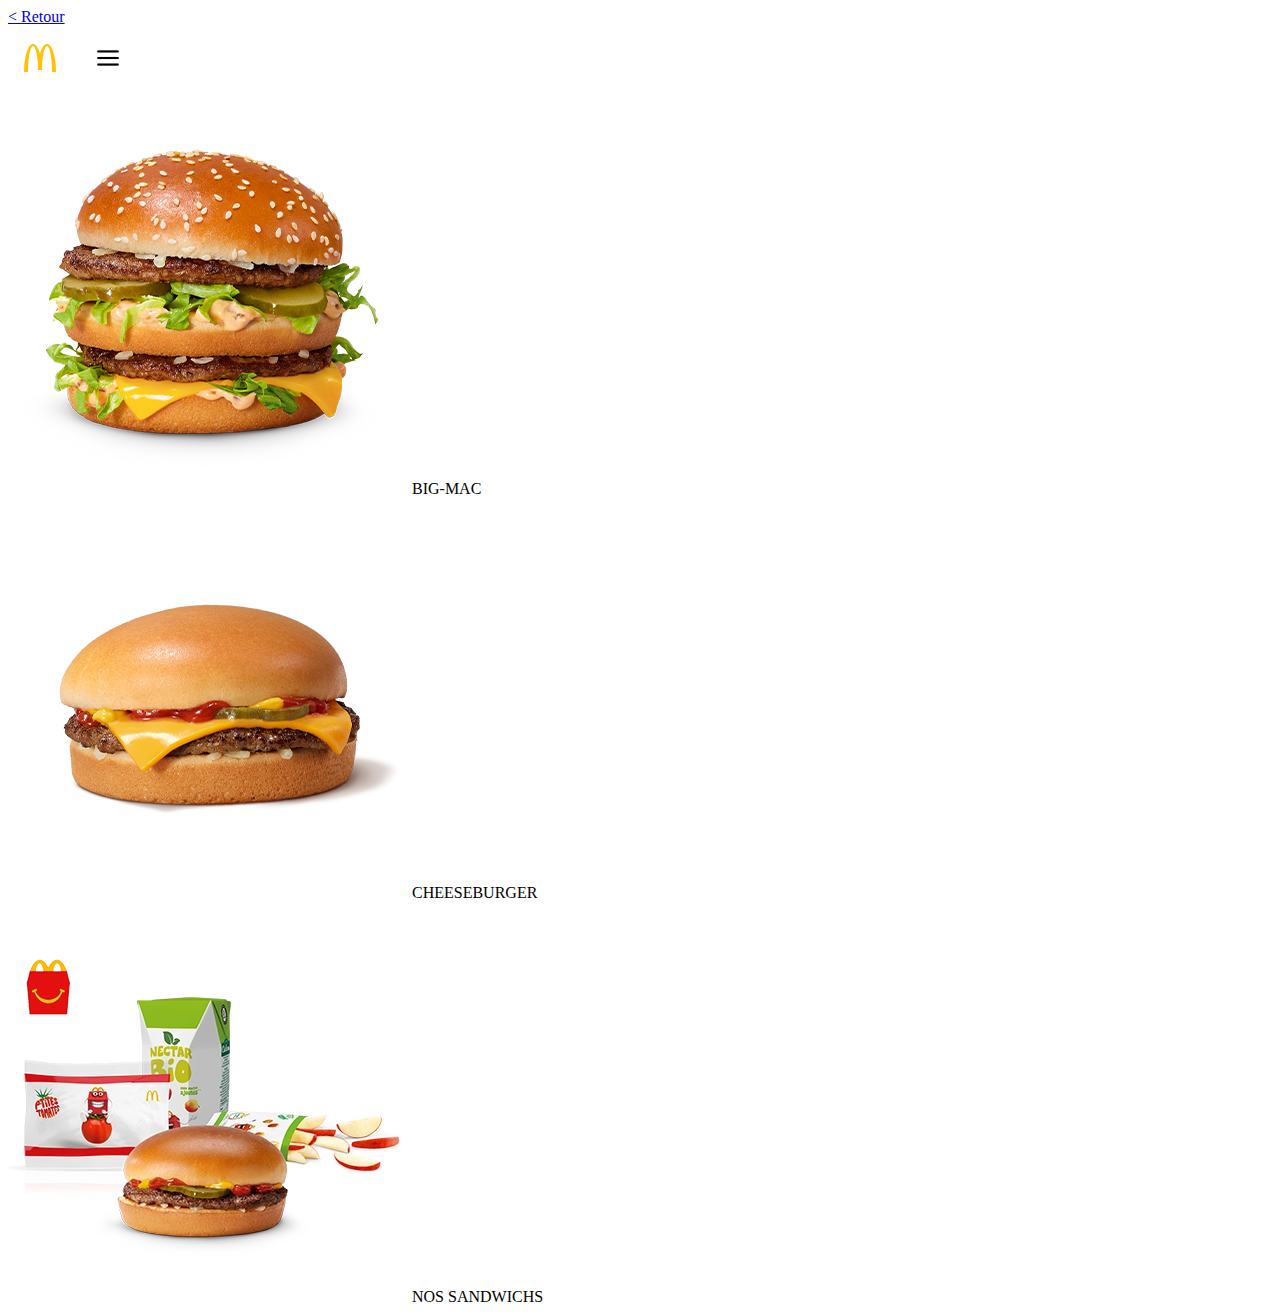
==== burger.html @ a245bde9 "mise a jour html" ====
<!DOCTYPE html>
<html lang="en">
<head>
    <meta charset="UTF-8">
    <meta name="viewport" content="width=device-width, initial-scale=1.0">
    <link rel="stylesheet" href="assets/css/styles.css">
    <title>Document</title>
</head>
<body>
    <header>
        <nav>
            <div><a href="#"> < Retour</a></div>
            <img src="assets/images/logos/logo-macdo.png" alt="cliquez pour revenir a l'acceuil">
            <img src="assets/images/logos/logo-burger.png" alt="cliquez pour ouvrir le menu burger">
        </nav>
    </header>
    <main>
        <div>
            <div>
                <img src="assets/images/items/bigmac.png" alt="bigmac"> 
                <span>BIG-MAC</span>
            </div>
            <div>
                <img src="assets/images/items/cheeseburger.png" alt="cheeseburger">
                <span>CHEESEBURGER</span>
            </div>
            <div>
                <img src="assets/images/happy-meal.webp" alt="menu happy-meal">
                <span>NOS SANDWICHS</span>
            </div>
           
    </main>
</body>
<script src="script.js"></script>
</html>
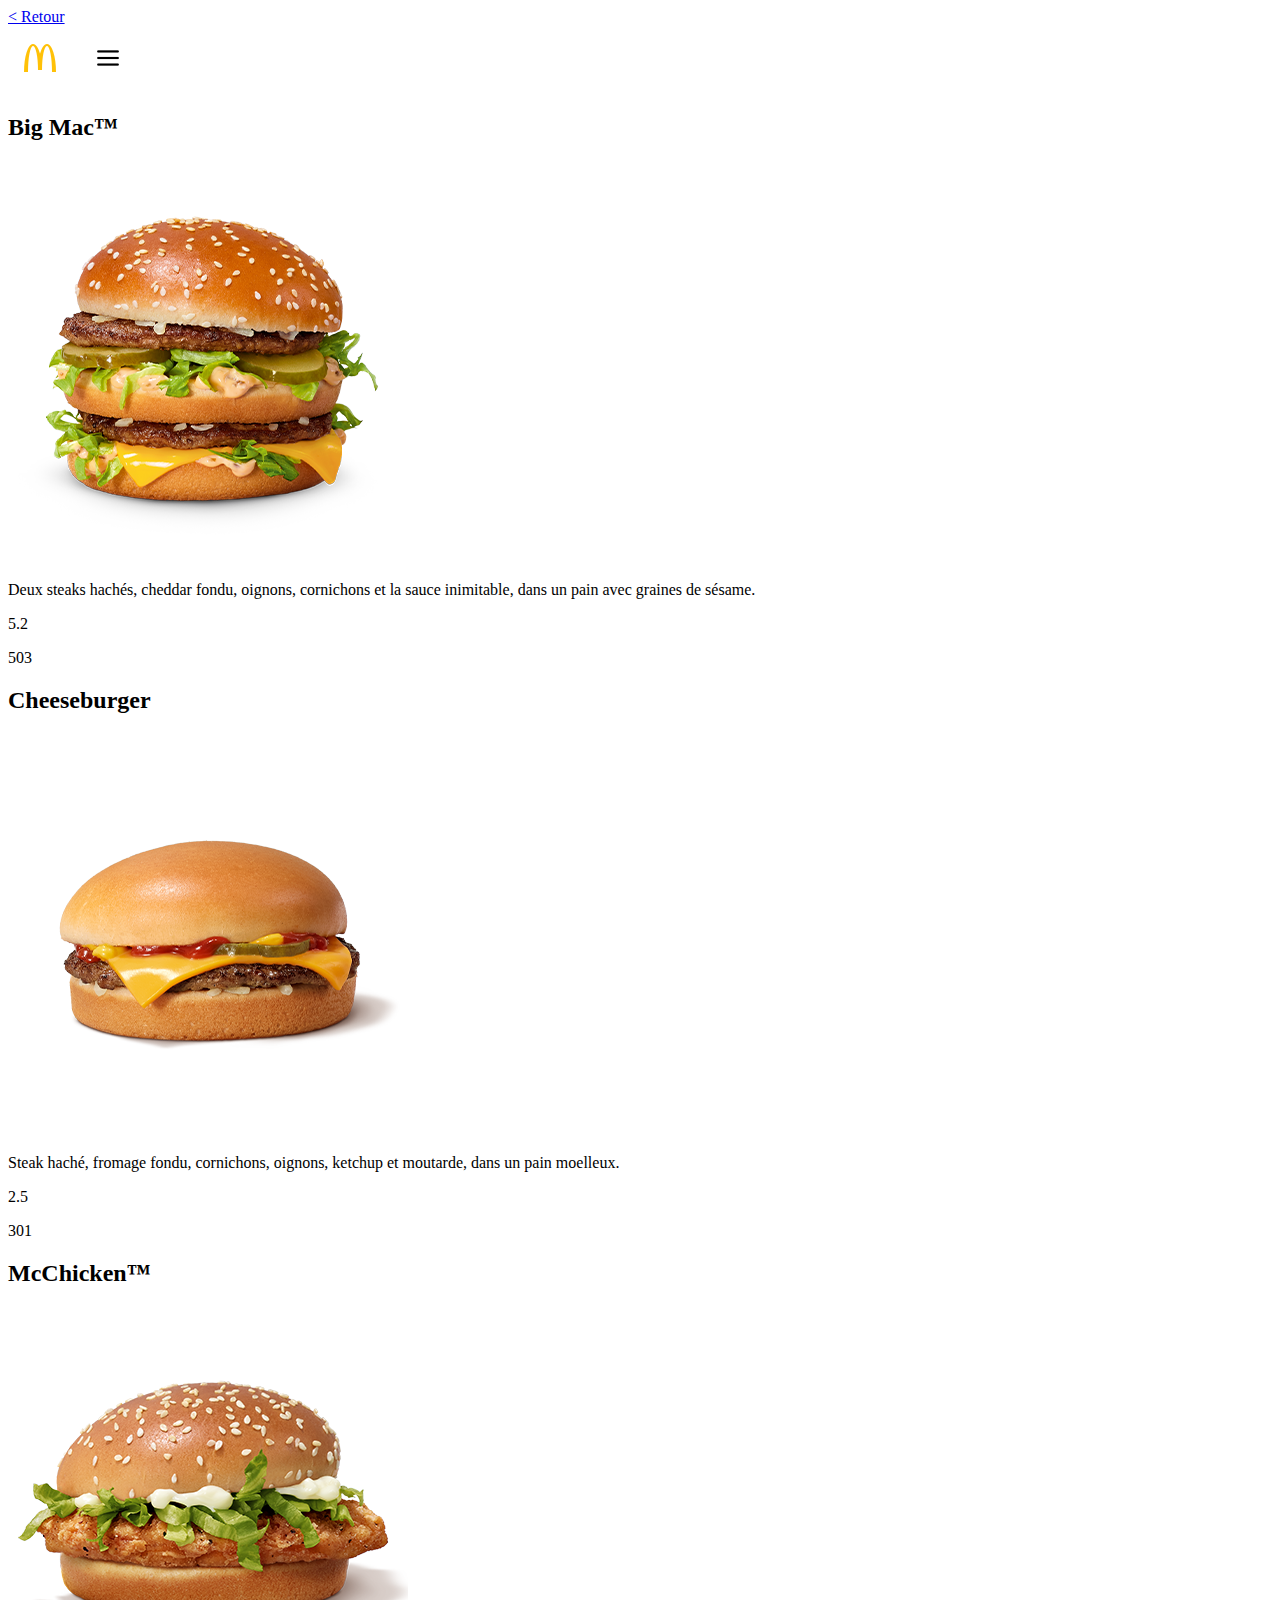
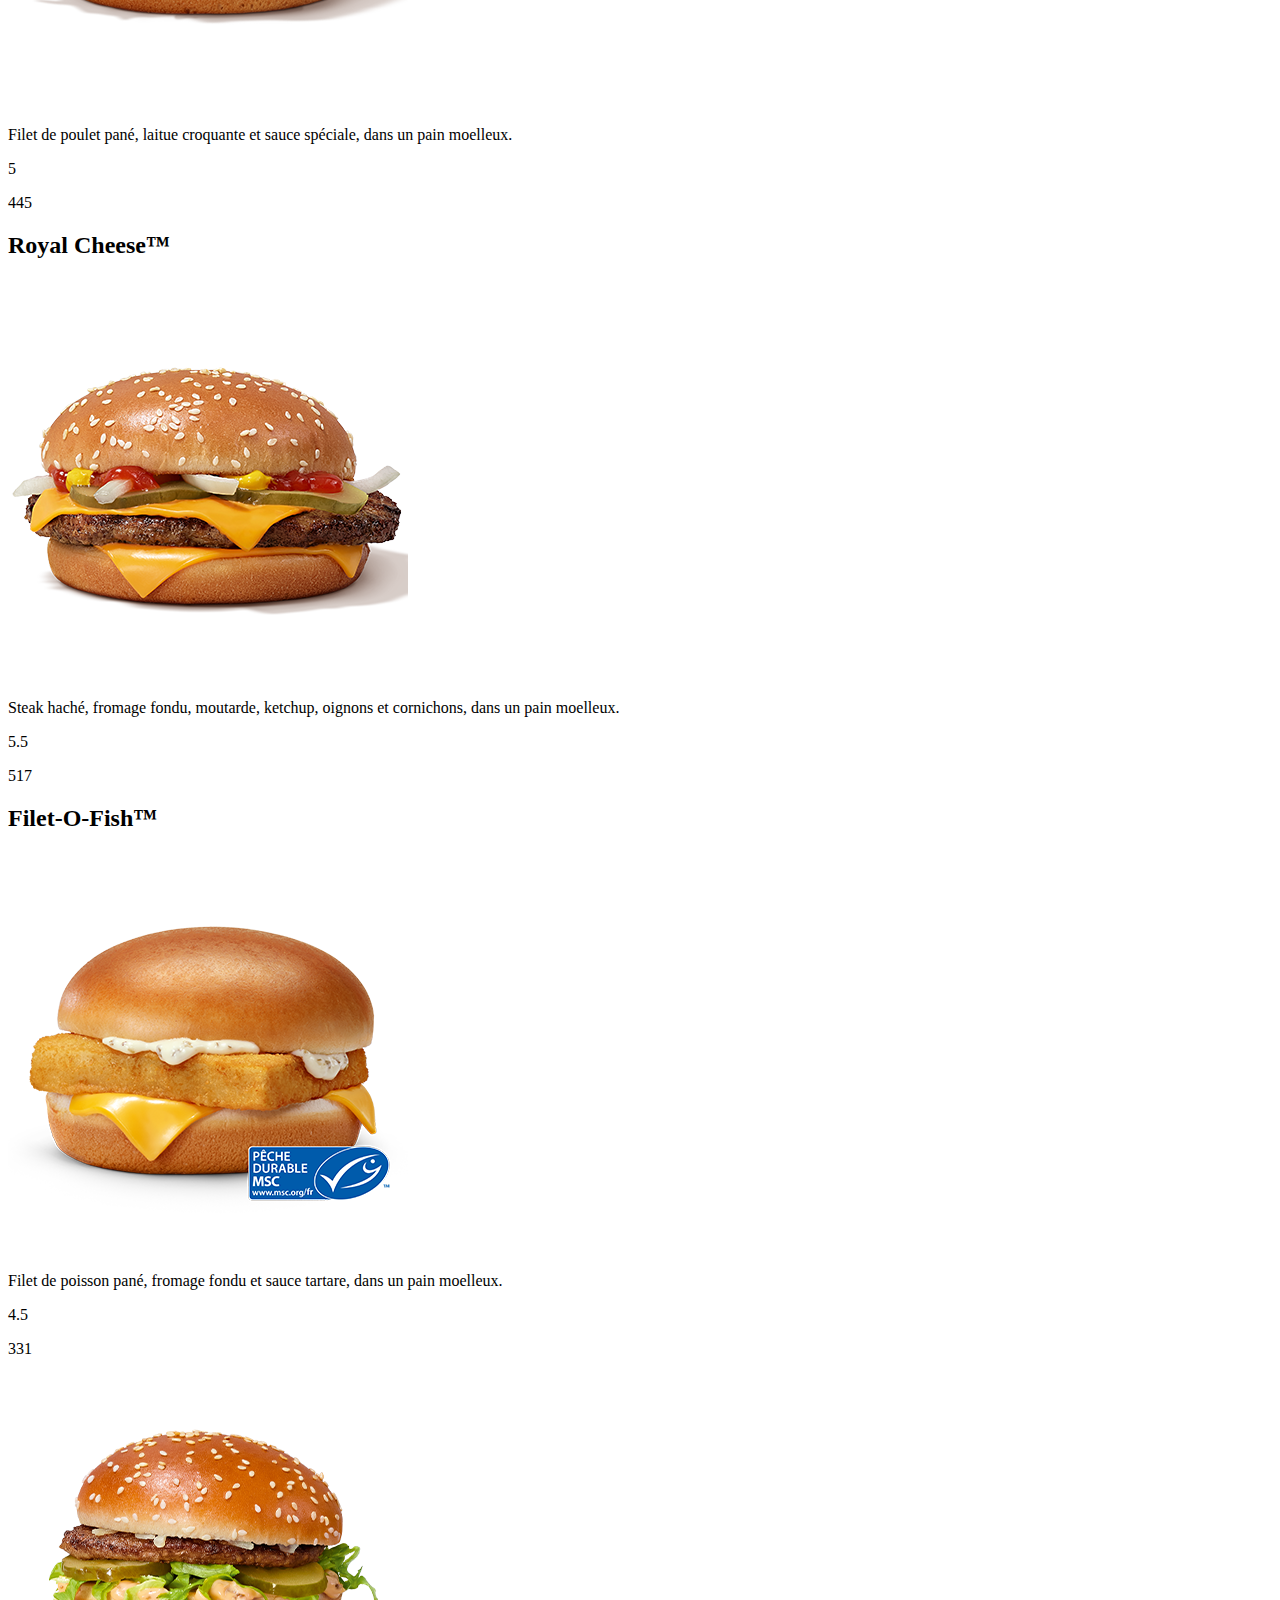
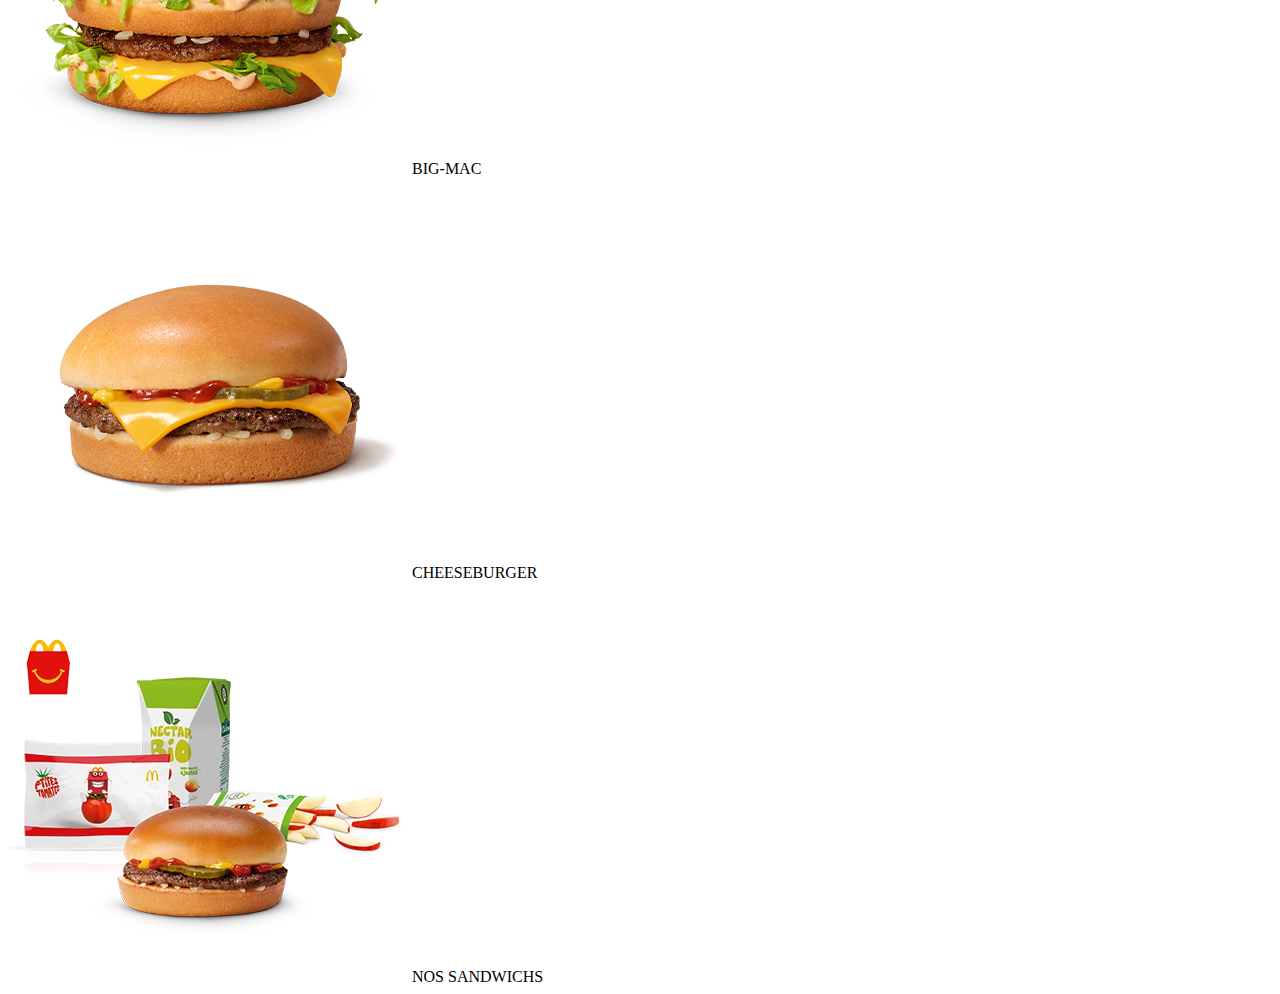
==== commit 96c347c4: "Fonction card ok et changement chemin img sur json" ====
--- a/burger.html
+++ b/burger.html
@@ -15,6 +15,14 @@
         </nav>
     </header>
     <main>
+        <section id="productList">
+
+        </section>
+
+
+
+
+
         <div>
             <div>
                 <img src="assets/images/items/bigmac.png" alt="bigmac"> 
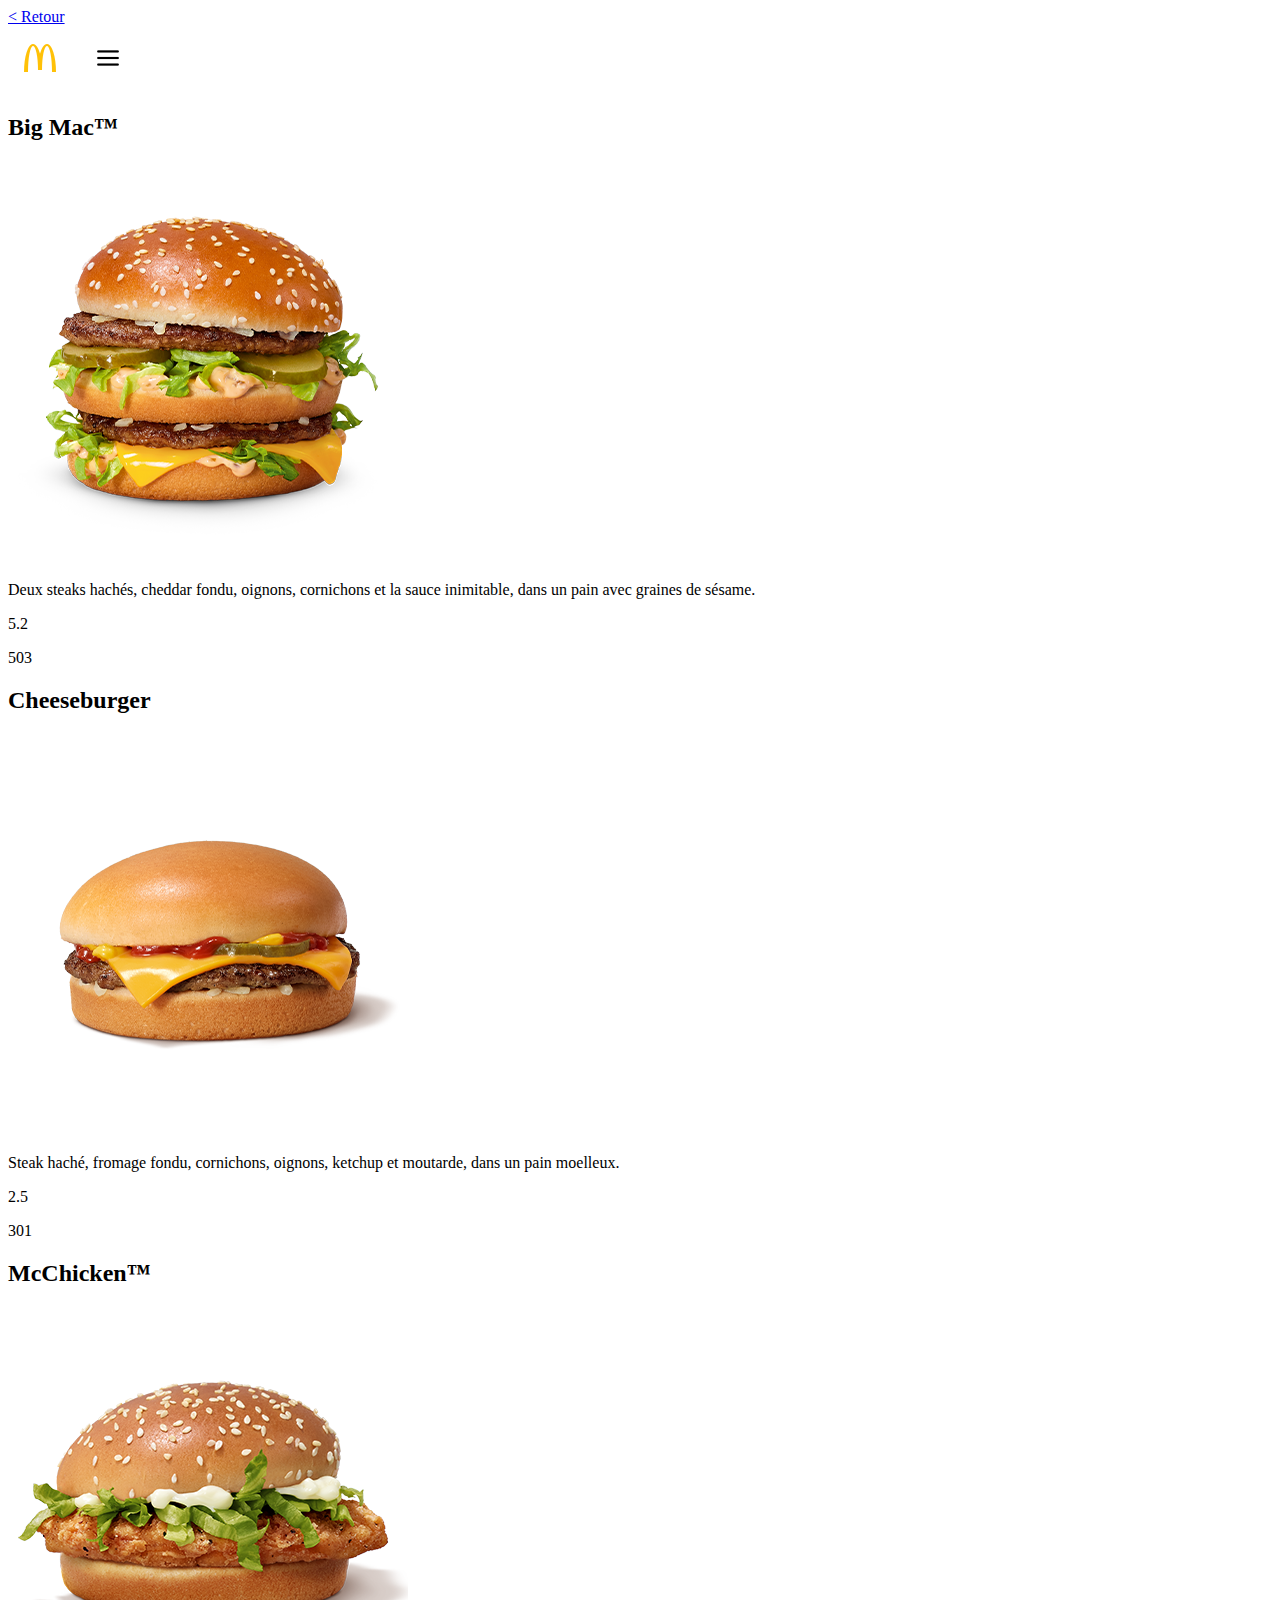
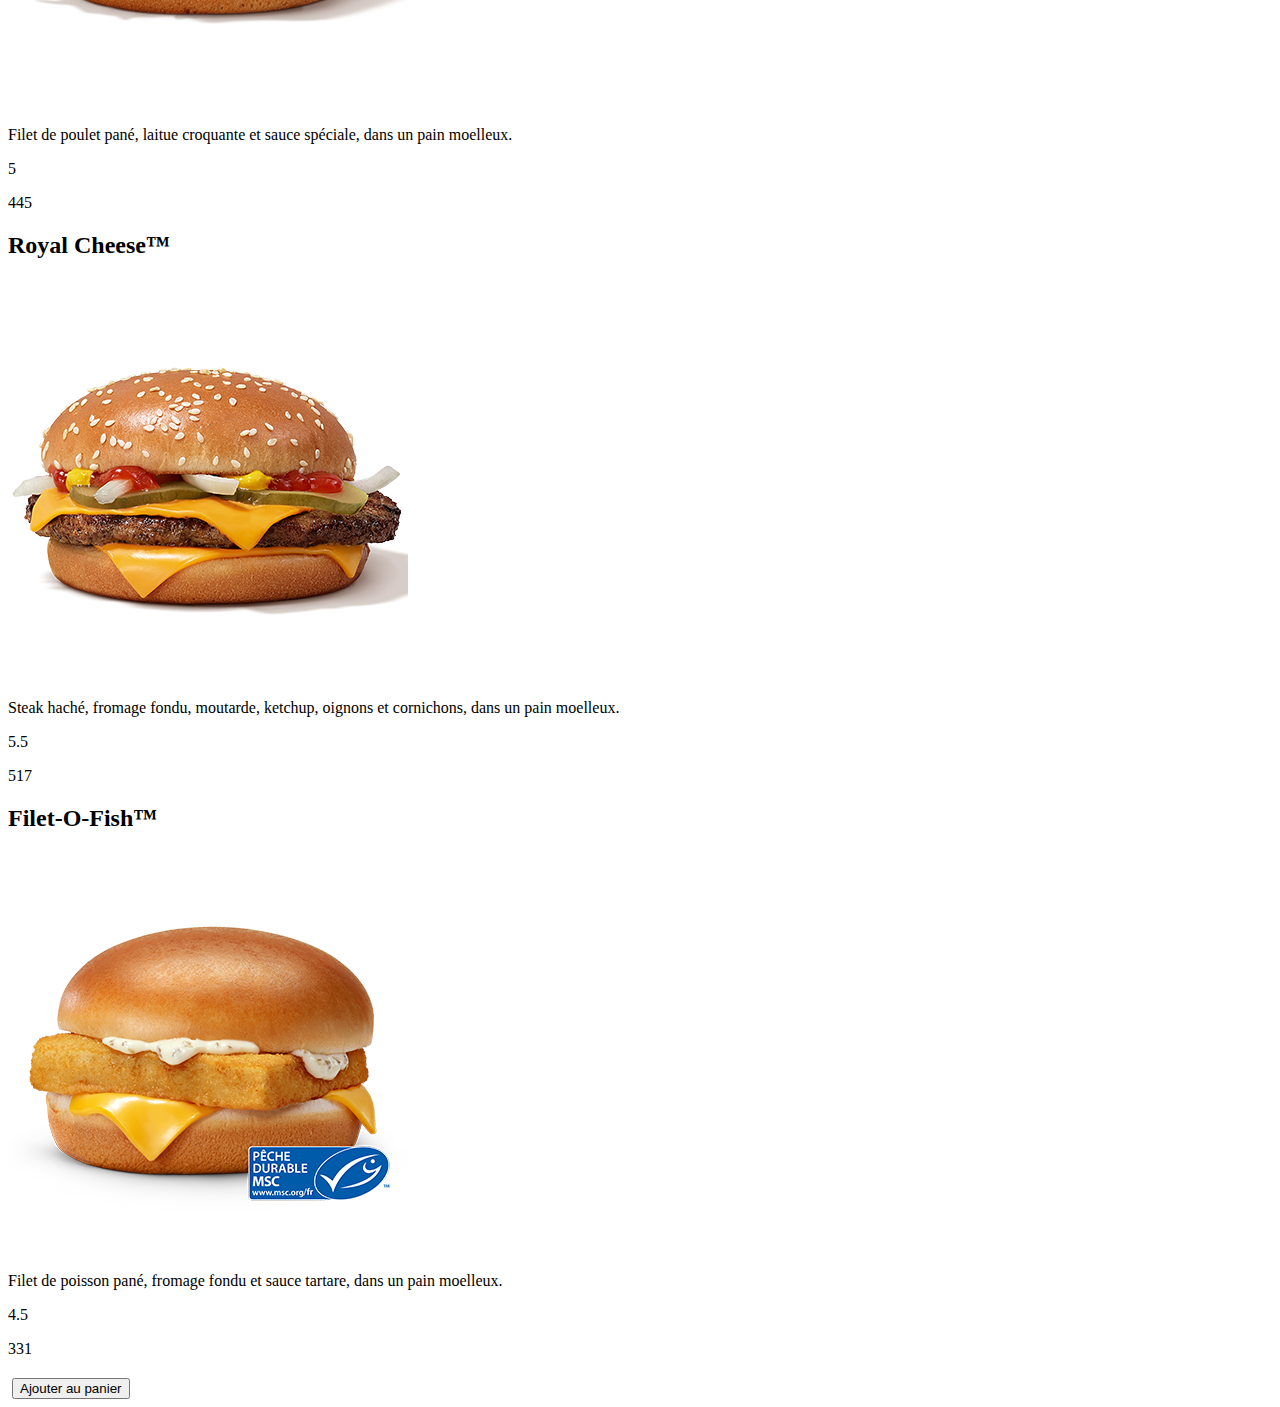
==== commit 275a82f0: "init modal" ====
--- a/burger.html
+++ b/burger.html
@@ -19,11 +19,12 @@
 
         </section>
 
-
-
-
-
-        <div>
+        <div class="modal d-none">
+            <h2></h2>
+            <img src="" alt="">
+            <button class="ajouter" onclick="ajouterProduit()">Ajouter au panier</button>
+        </div>
+        <!-- <div>
             <div>
                 <img src="assets/images/items/bigmac.png" alt="bigmac"> 
                 <span>BIG-MAC</span>
@@ -36,7 +37,7 @@
                 <img src="assets/images/happy-meal.webp" alt="menu happy-meal">
                 <span>NOS SANDWICHS</span>
             </div>
-           
+            -->
     </main>
 </body>
 <script src="script.js"></script>
--- a/assets/css/styles.css
+++ b/assets/css/styles.css
@@ -0,0 +1,135 @@
+.navbar{
+    display: flex;
+    justify-content: space-between;
+    background: linear-gradient(to right, #ffffff, #eaeaea);
+}
+
+.navbar a img{
+    width: 70px;
+}
+
+.img-hero{
+    position: relative;
+}
+
+.img-hero img{
+    height: 100vh;
+    width: 100%;
+}
+
+
+.menu-mc {
+    display: grid;
+    grid-template-columns: repeat(2, 1fr);
+    gap: 20px;
+    padding: 50px;
+    max-width: 500px;
+    position: absolute;
+    top: 0%;
+    left: 35%;
+    margin-top: 15rem;
+}
+
+.menu-item {
+    
+    border-radius: 15px;
+    padding: 20px;
+    display: flex;
+    flex-direction: column;
+    align-items: center;
+    transition: 0.3s;
+    margin: 3rem;
+}
+
+.menu-item a img{
+   width: 150px;
+   border-radius: 20px;
+}
+
+.actu{
+    font-size: 36px;
+    font-weight: 400;
+    color: green;
+    text-transform: uppercase;
+    text-align: center;
+}
+
+/*************************** PAGE BURGER ***************************/
+
+.nav{
+    display: flex;
+    justify-content: space-between;
+    align-items: center;
+    background: linear-gradient(to right, #ffffff, #eaeaea);
+    padding: 10px 20px;
+}
+
+.nav a{
+    text-decoration: none;
+    color: green;
+    font-weight: 600;
+}
+
+.zero{
+    background: green;
+    color: white;
+    font-size: 12px;
+    padding: 3px 6px;
+    border-radius: 50%;
+    margin-left: 5px;
+}
+
+.category-bar {
+    display: flex;
+    justify-content: center;
+    gap: 10px;
+    margin: 20px 0;
+    background-color: green;
+}
+
+.category {
+    background: white;
+    border: 2px solid rgb(229, 232, 229);
+    padding: 15px 25px;
+    border-radius: 20px;
+    cursor: pointer;
+    font-weight: bold;
+    margin: 10px;
+
+}
+
+.category.promo {
+    background: #c2a828;
+    color: white;
+    color: rgb(0, 103, 0);
+}
+
+
+.menu {
+    display: grid;
+    grid-template-columns: repeat(3, 1fr);
+    gap: 20px;
+    padding: 20px;
+    max-width: 600px;
+    margin: auto;
+}
+
+.list-menu {
+    background: white;
+    border-radius: 10px;
+    padding: 10px;
+}
+
+
+.list-menu img {
+    width: 200px;
+    height: 200px;
+    margin-bottom: 5px;
+}
+
+.list-menu span {
+    display: block;
+    font-size: 14px;
+    font-weight: bold;
+    text-align: center;
+}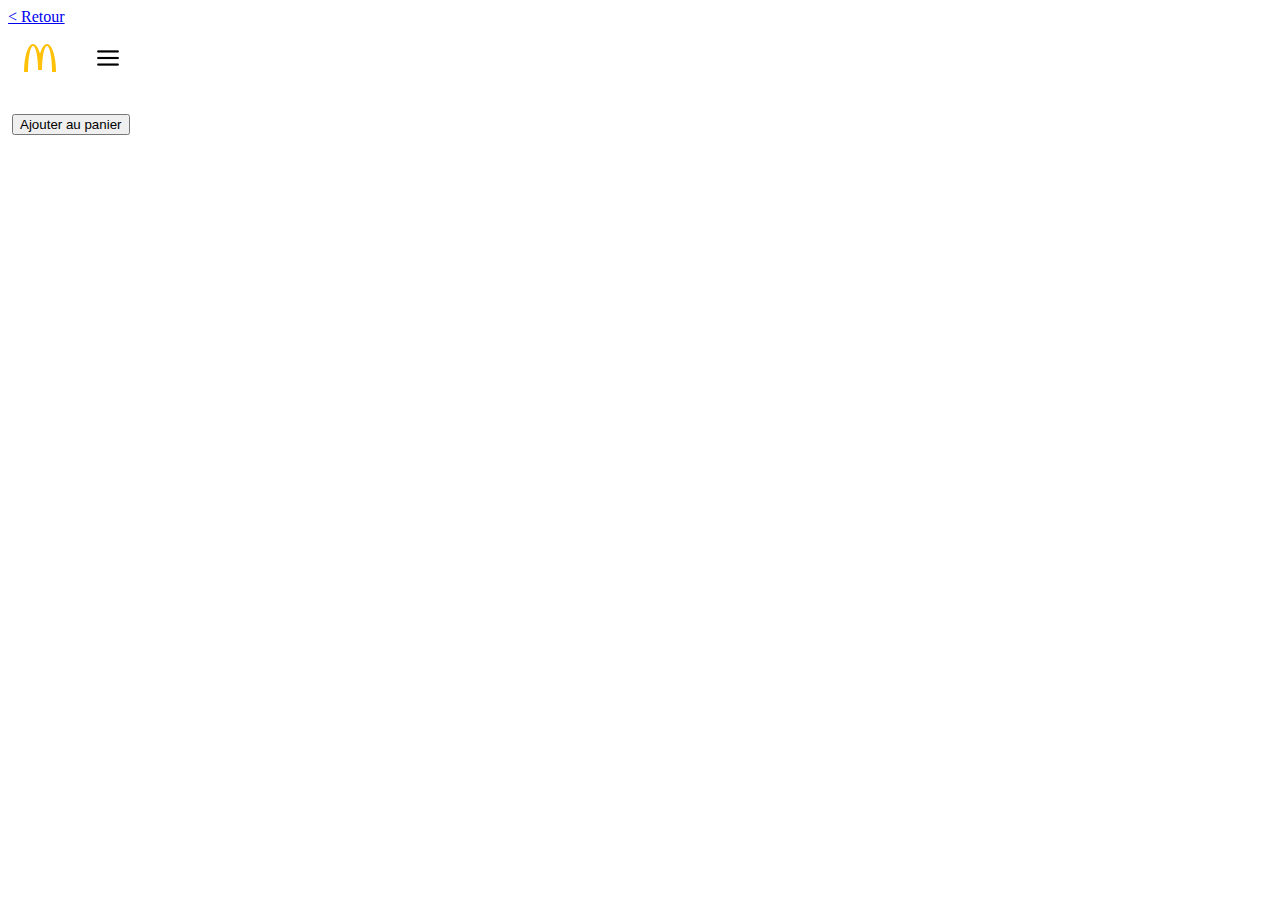
==== commit 5c1f6432: "Merge branch 'main' of https://github.com/OswaldPro/Born-McDonald" ====
--- a/burger.html
+++ b/burger.html
@@ -37,7 +37,7 @@
                 <img src="assets/images/happy-meal.webp" alt="menu happy-meal">
                 <span>NOS SANDWICHS</span>
             </div>
-            -->
+           
     </main>
 </body>
 <script src="script.js"></script>
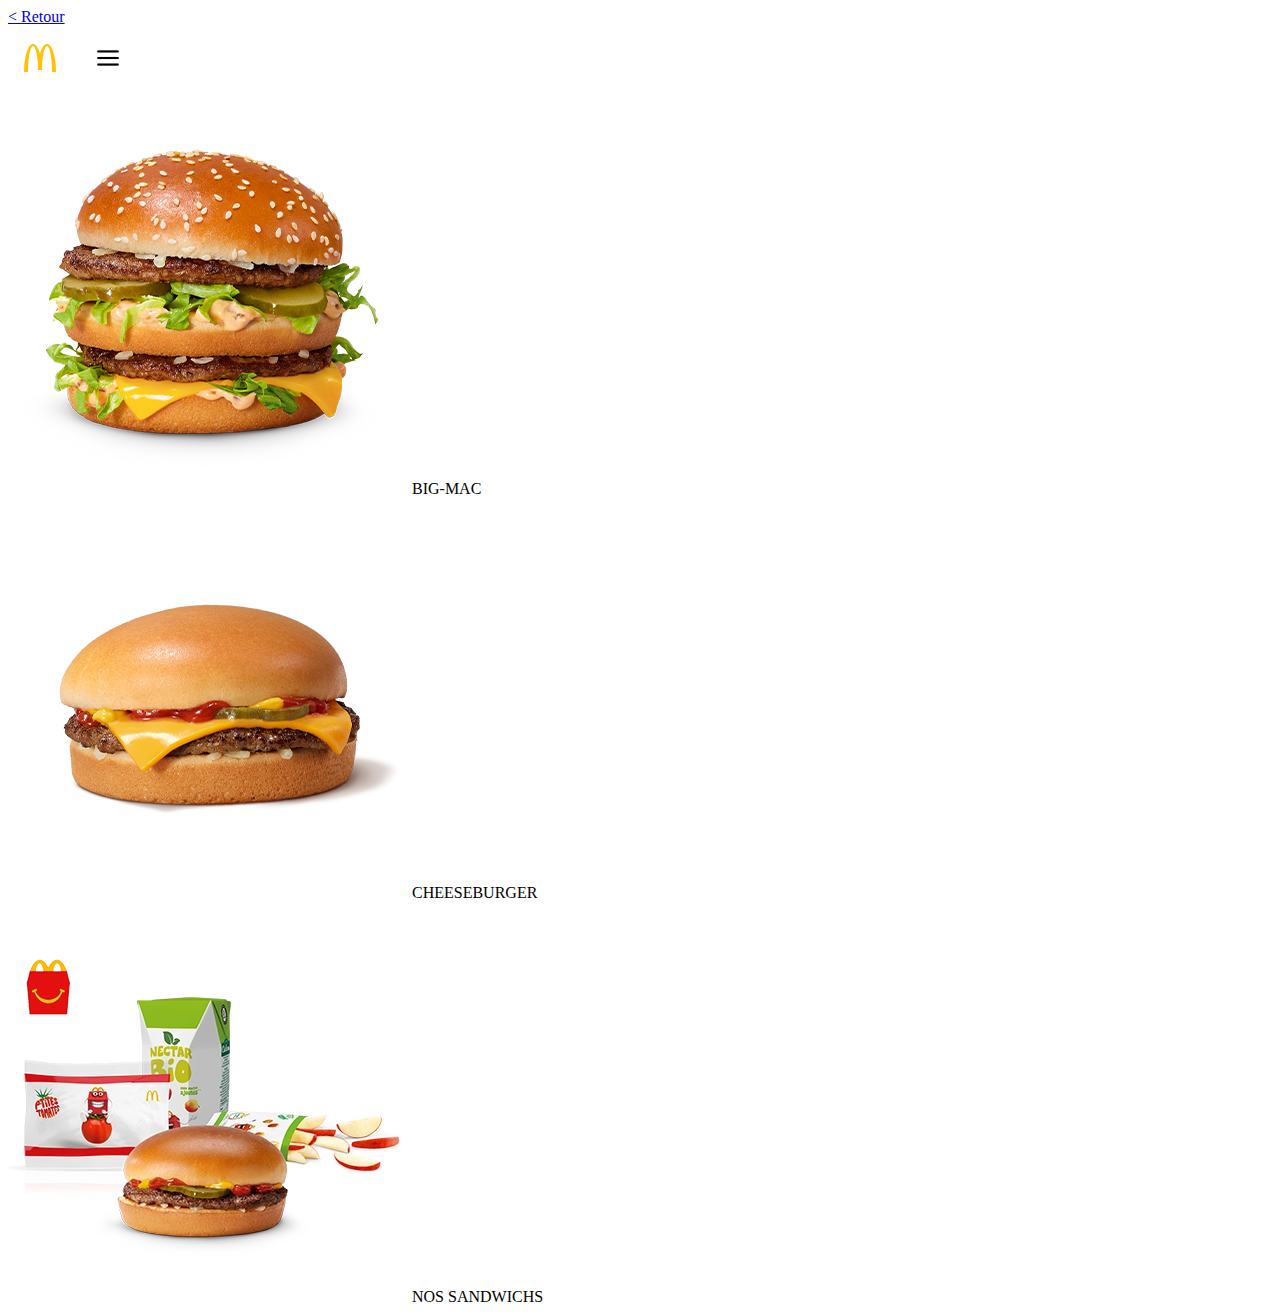
==== commit 6006c1c7: "mise a jour js" ====
--- a/burger.html
+++ b/burger.html
@@ -15,16 +15,7 @@
         </nav>
     </header>
     <main>
-        <section id="productList">
-
-        </section>
-
-        <div class="modal d-none">
-            <h2></h2>
-            <img src="" alt="">
-            <button class="ajouter" onclick="ajouterProduit()">Ajouter au panier</button>
-        </div>
-        <!-- <div>
+        <div>
             <div>
                 <img src="assets/images/items/bigmac.png" alt="bigmac"> 
                 <span>BIG-MAC</span>
@@ -37,7 +28,6 @@
                 <img src="assets/images/happy-meal.webp" alt="menu happy-meal">
                 <span>NOS SANDWICHS</span>
             </div>
-           
     </main>
 </body>
 <script src="script.js"></script>
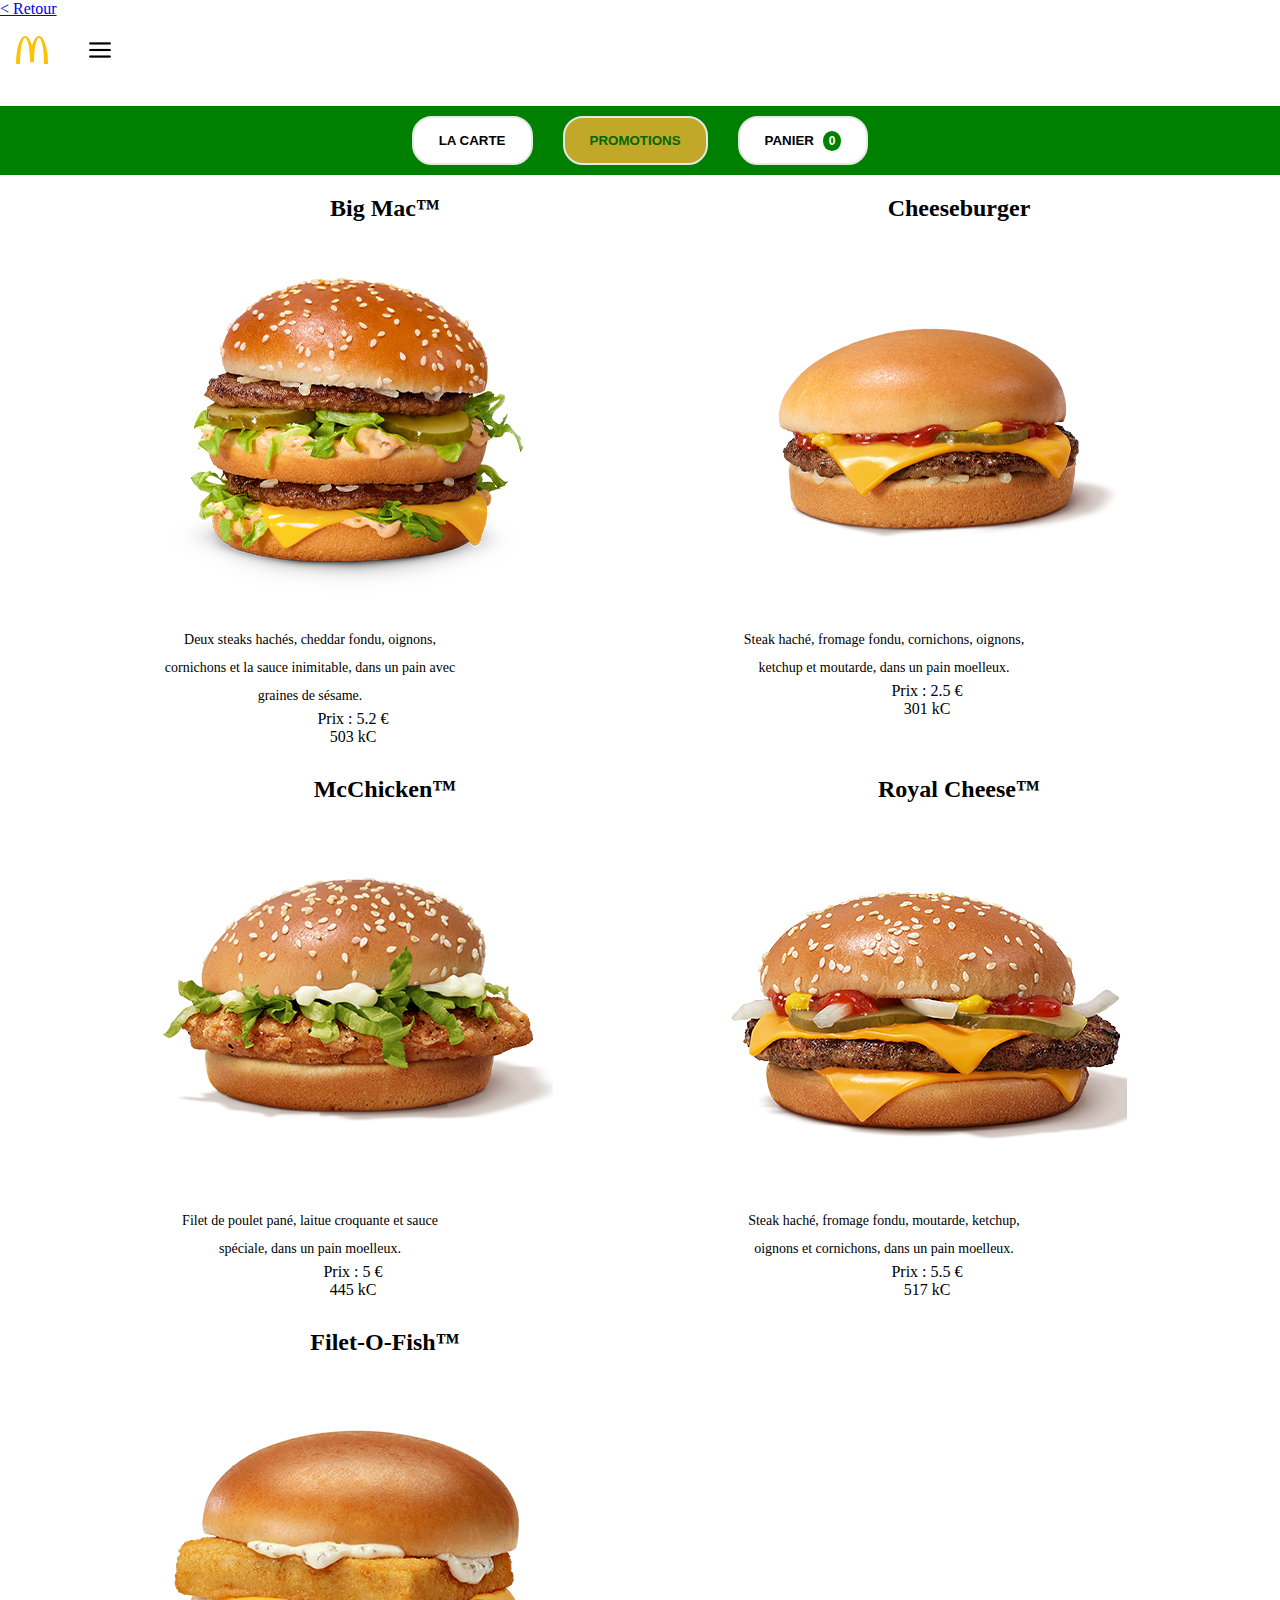
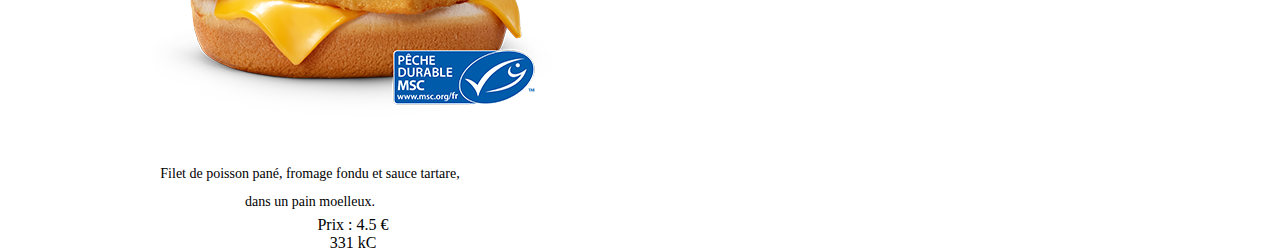
==== commit 19439e49: "update test modal" ====
--- a/burger.html
+++ b/burger.html
@@ -15,19 +15,15 @@
         </nav>
     </header>
     <main>
-        <div>
-            <div>
-                <img src="assets/images/items/bigmac.png" alt="bigmac"> 
-                <span>BIG-MAC</span>
-            </div>
-            <div>
-                <img src="assets/images/items/cheeseburger.png" alt="cheeseburger">
-                <span>CHEESEBURGER</span>
-            </div>
-            <div>
-                <img src="assets/images/happy-meal.webp" alt="menu happy-meal">
-                <span>NOS SANDWICHS</span>
-            </div>
+        <div class="category-bar">
+            <button class="category">LA CARTE</button>
+            <button class="category promo">PROMOTIONS</button>
+            <a href="panier.html"><button class="category"> PANIER <span class="zero">0</span></button></a>
+        </div>
+        <section id="productList"></section>
+
+        <!-- Modal -->
+        <div class="modal d-none"></div>
     </main>
 </body>
 <script src="script.js"></script>
--- a/assets/css/styles.css
+++ b/assets/css/styles.css
@@ -1,3 +1,9 @@
+* {
+    padding: 0;
+    margin: 0;
+    box-sizing: border-box;
+}
+
 .navbar{
     display: flex;
     justify-content: space-between;
@@ -132,4 +138,83 @@
     font-size: 14px;
     font-weight: bold;
     text-align: center;
+}
+
+/********************* card ***********************/
+
+h2{
+    margin-left: 4rem;
+}
+
+.description{
+    font-size: 14px;
+    line-height: 2;
+    max-width: 300px;
+    margin-left: 2rem;
+
+}
+
+.panier{
+    margin-left: 20px;
+}
+
+.burger-image {
+    width: 350px;
+}
+
+.btn-panier {
+    background-color: #006400;
+    color: white;
+    padding: 10px 20px;
+    font-size: 18px;
+    border: none;
+    border-radius: 5px;
+    cursor: pointer;
+    margin-top: 15px;
+    margin-left: 4rem;
+}
+
+
+
+/*************************** CARD ***************************/
+
+#productList {
+
+    width: 80%;
+    margin: auto;
+    display: flex;
+    justify-content: space-between;
+    flex-wrap: wrap;
+    row-gap: 30px;
+}
+
+.card {
+    width: 32%;
+    min-width: 450px;
+    aspect-ratio: 1/1;
+    text-align: center;
+    cursor: pointer;
+}
+
+
+/*************************** MODAL ***************************/
+
+.modal {
+    position: absolute;
+    z-index: 10;
+    top: 20%;
+    left: 50%;
+    width: 30%;
+    aspect-ratio: 1/1;
+    transform: translateX(-50%);
+    border: 1px solid green;
+    background-color: #ffffff;
+    box-shadow: 2px 5px #0000001c ;
+}
+
+.blur {
+    filter: blur(7px)
+}
+.d-none {
+    display: none;
 }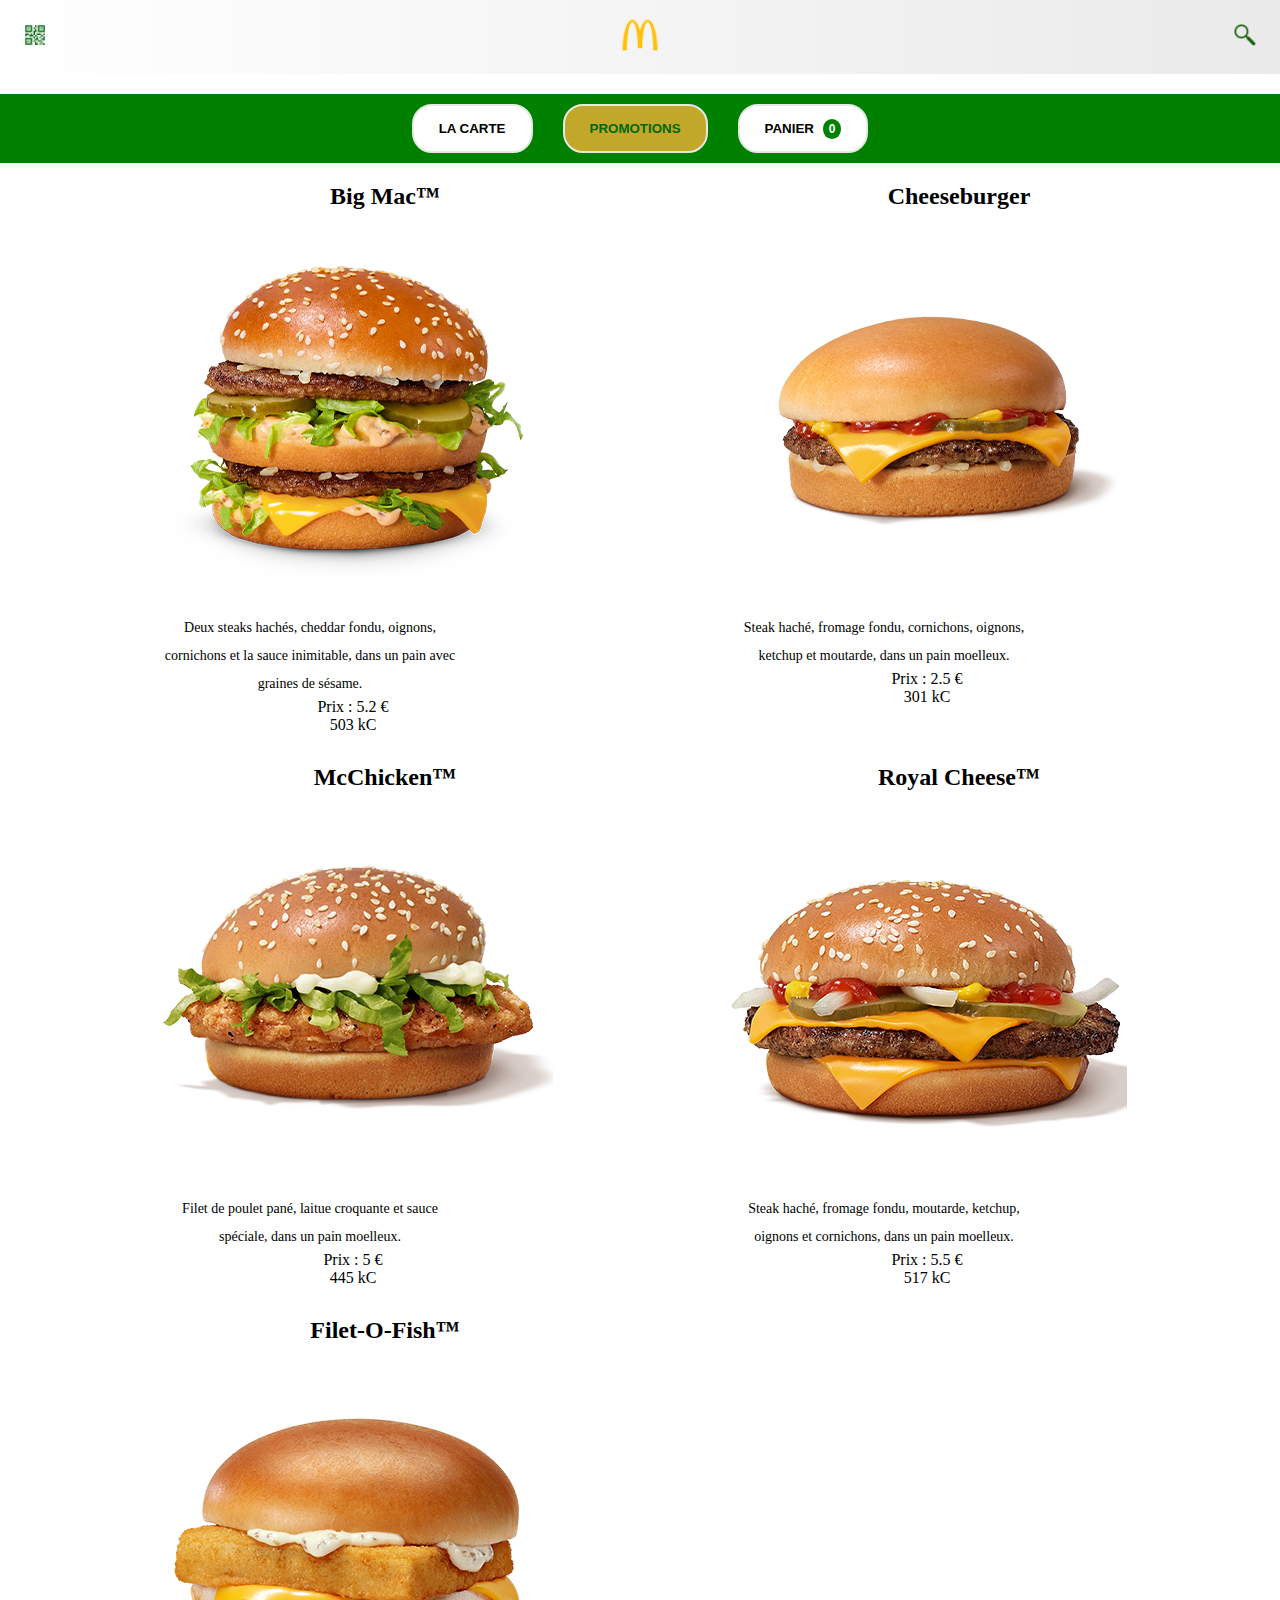
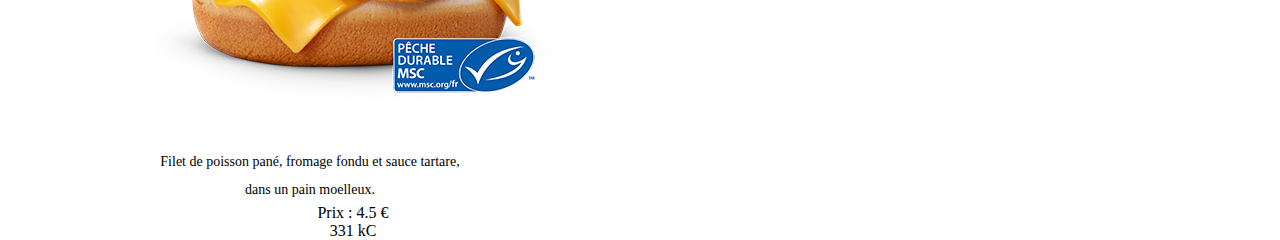
==== commit ba48bcc2: "update : links, headern modals" ====
--- a/burger.html
+++ b/burger.html
@@ -4,22 +4,28 @@
     <meta charset="UTF-8">
     <meta name="viewport" content="width=device-width, initial-scale=1.0">
     <link rel="stylesheet" href="assets/css/styles.css">
-    <title>Document</title>
+    <title>Nos burgers</title>
 </head>
 <body>
     <header>
-        <nav>
-            <div><a href="#"> < Retour</a></div>
-            <img src="assets/images/logos/logo-macdo.png" alt="cliquez pour revenir a l'acceuil">
-            <img src="assets/images/logos/logo-burger.png" alt="cliquez pour ouvrir le menu burger">
+        <nav class="navbar">
+            <a href="#">
+                <img src="assets/images/logos/logo-qrcode.png" alt="scannez votre QR code">
+            </a>
+            <a href="menu.html">
+                <img src="assets/images/logos/logo-macdo.png" alt="cliquez pour revenir a l'acceuil">
+            </a>
+            <a href="#">
+                <img src="assets/images/logos/logo-search.png" alt="cliquez pour recherchez un produit">
+            </a>
         </nav>
-    </header>
-    <main>
         <div class="category-bar">
             <button class="category">LA CARTE</button>
             <button class="category promo">PROMOTIONS</button>
             <a href="panier.html"><button class="category"> PANIER <span class="zero">0</span></button></a>
-        </div>
+        </div>        
+    </header>
+    <main>
         <section id="productList"></section>
 
         <!-- Modal -->
--- a/assets/css/styles.css
+++ b/assets/css/styles.css
@@ -104,6 +104,7 @@
 
 }
 
+
 .category.promo {
     background: #c2a828;
     color: white;
@@ -115,7 +116,7 @@
     display: grid;
     grid-template-columns: repeat(3, 1fr);
     gap: 20px;
-    padding: 20px;
+    padding: 30px;
     max-width: 600px;
     margin: auto;
 }
@@ -174,6 +175,49 @@
     margin-left: 4rem;
 }
 
+/***************** bouttun payer *********************/
+
+
+/* Style de la fenêtre modale */
+.modalpayer {
+    display: none;
+    position: fixed;
+    top: 0;
+    left: 0;
+    width: 100%;
+    height: 100%;
+    background: rgba(0, 0, 0, 0.5);
+    justify-content: center;
+    align-items: center;
+}
+
+/* Contenu de la modale */
+.modal-content {
+    background: white;
+    padding: 20px;
+    border-radius: 10px;
+    text-align: center;
+}
+
+/* Boutons dans la modale */
+.modal-content button {
+    margin: 10px;
+    padding: 10px;
+    border: none;
+    border-radius: 5px;
+    cursor: pointer;
+    font-size: 14px;
+}
+
+#comptoir {
+    background: green;
+    color: white;
+}
+
+#caisse {
+    background: blue;
+    color: white;
+}
 
 
 /*************************** CARD ***************************/
